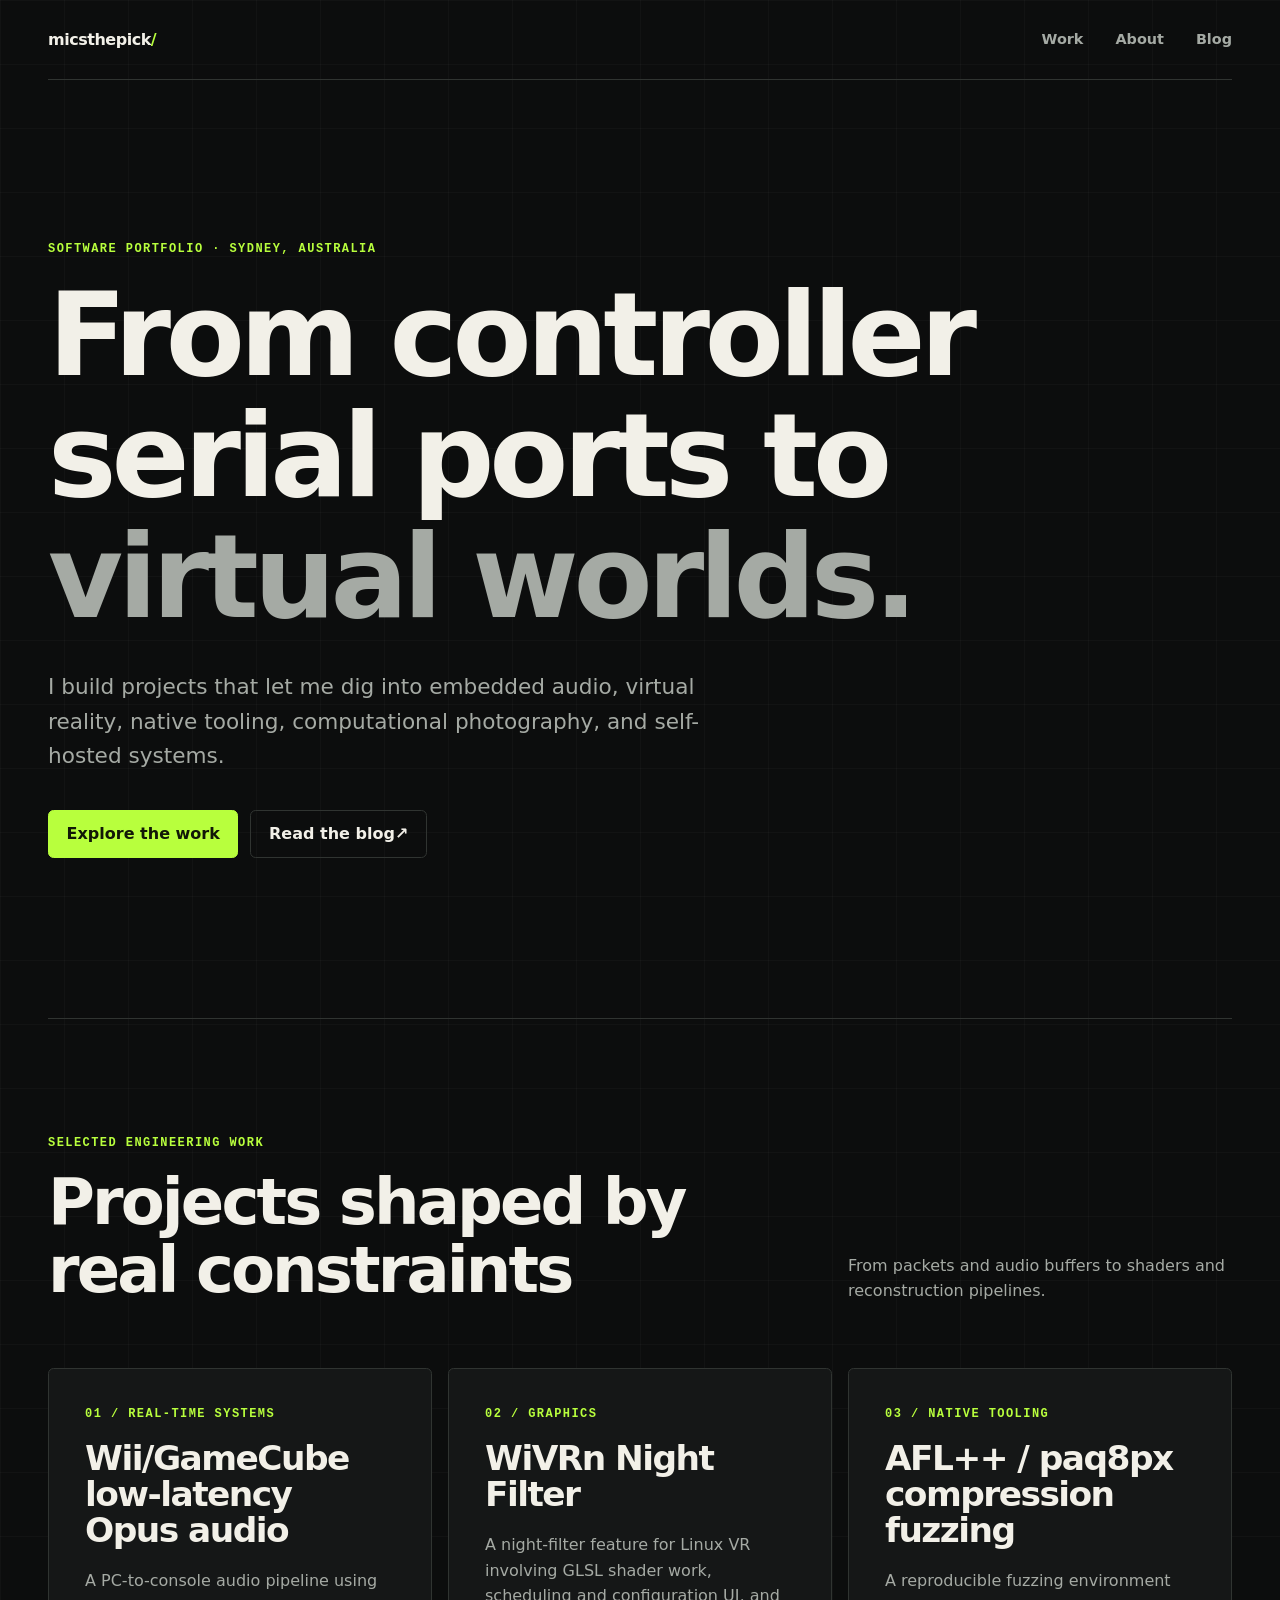
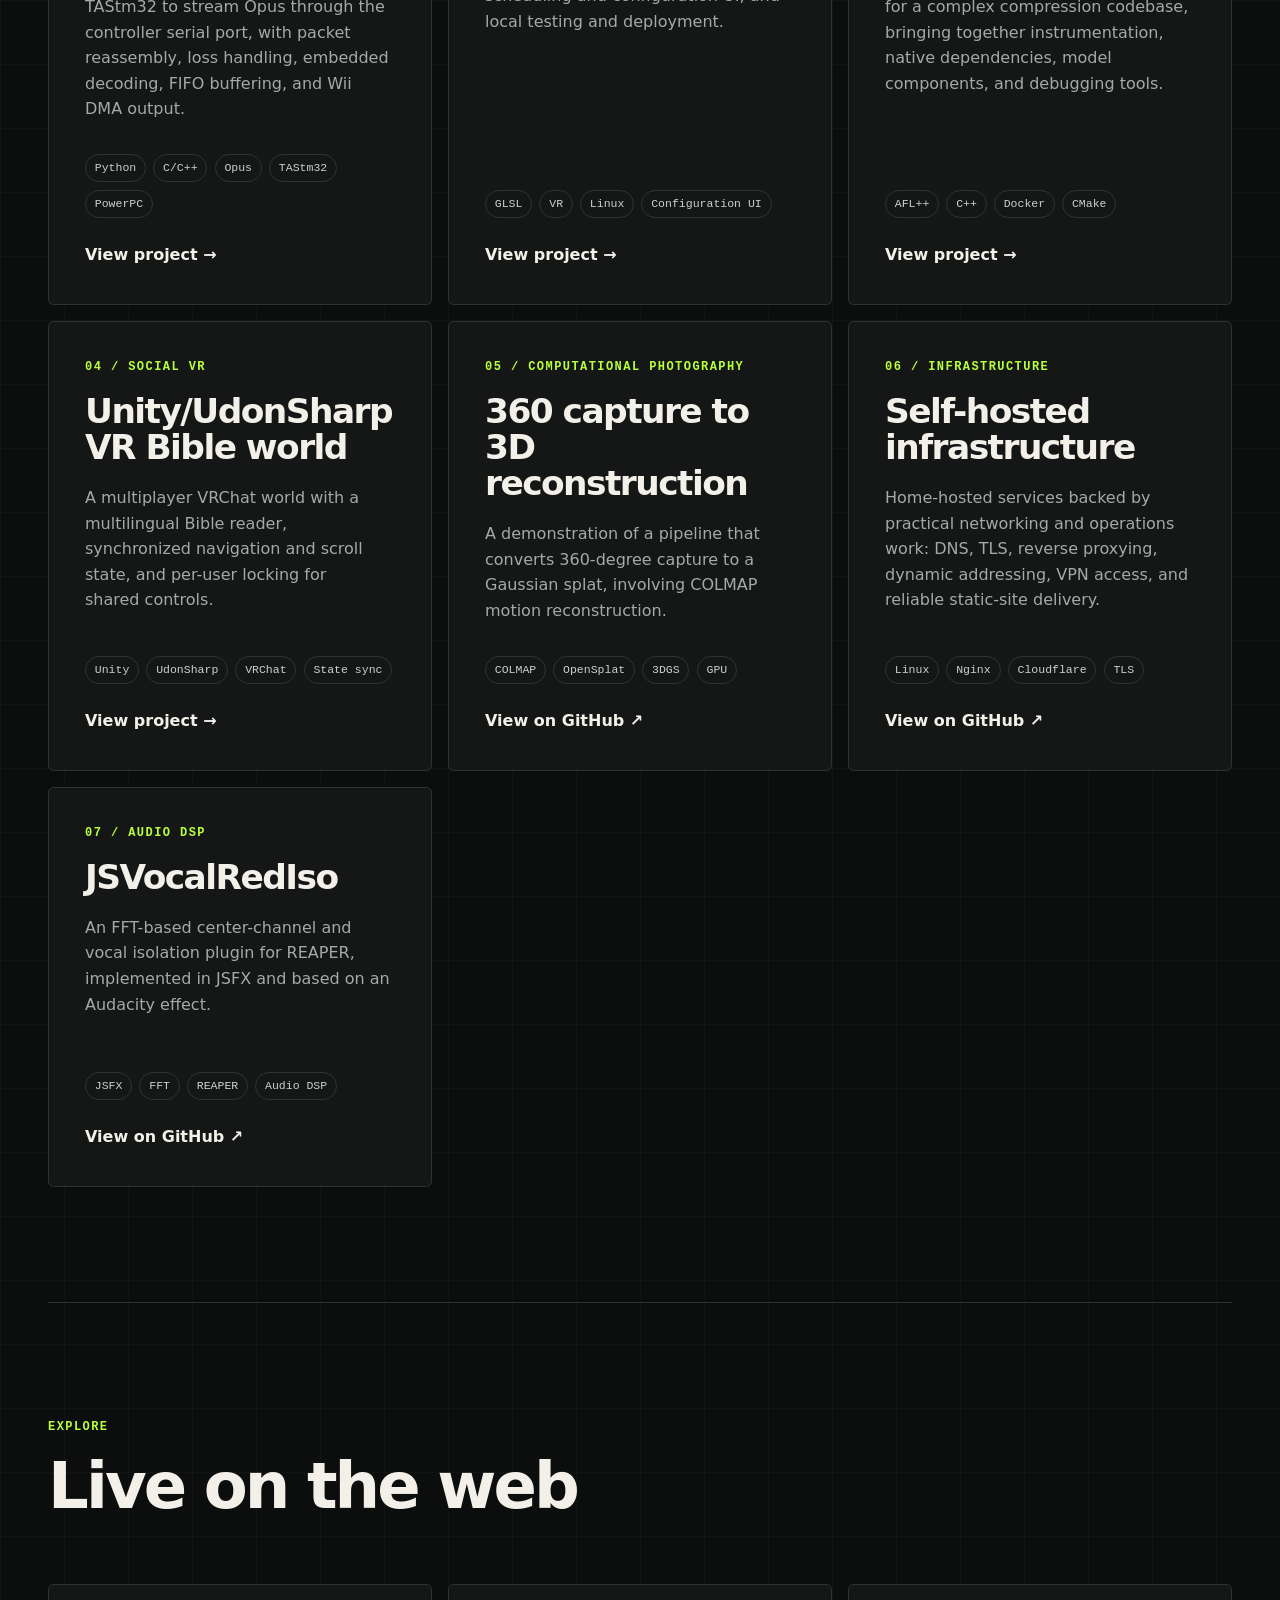
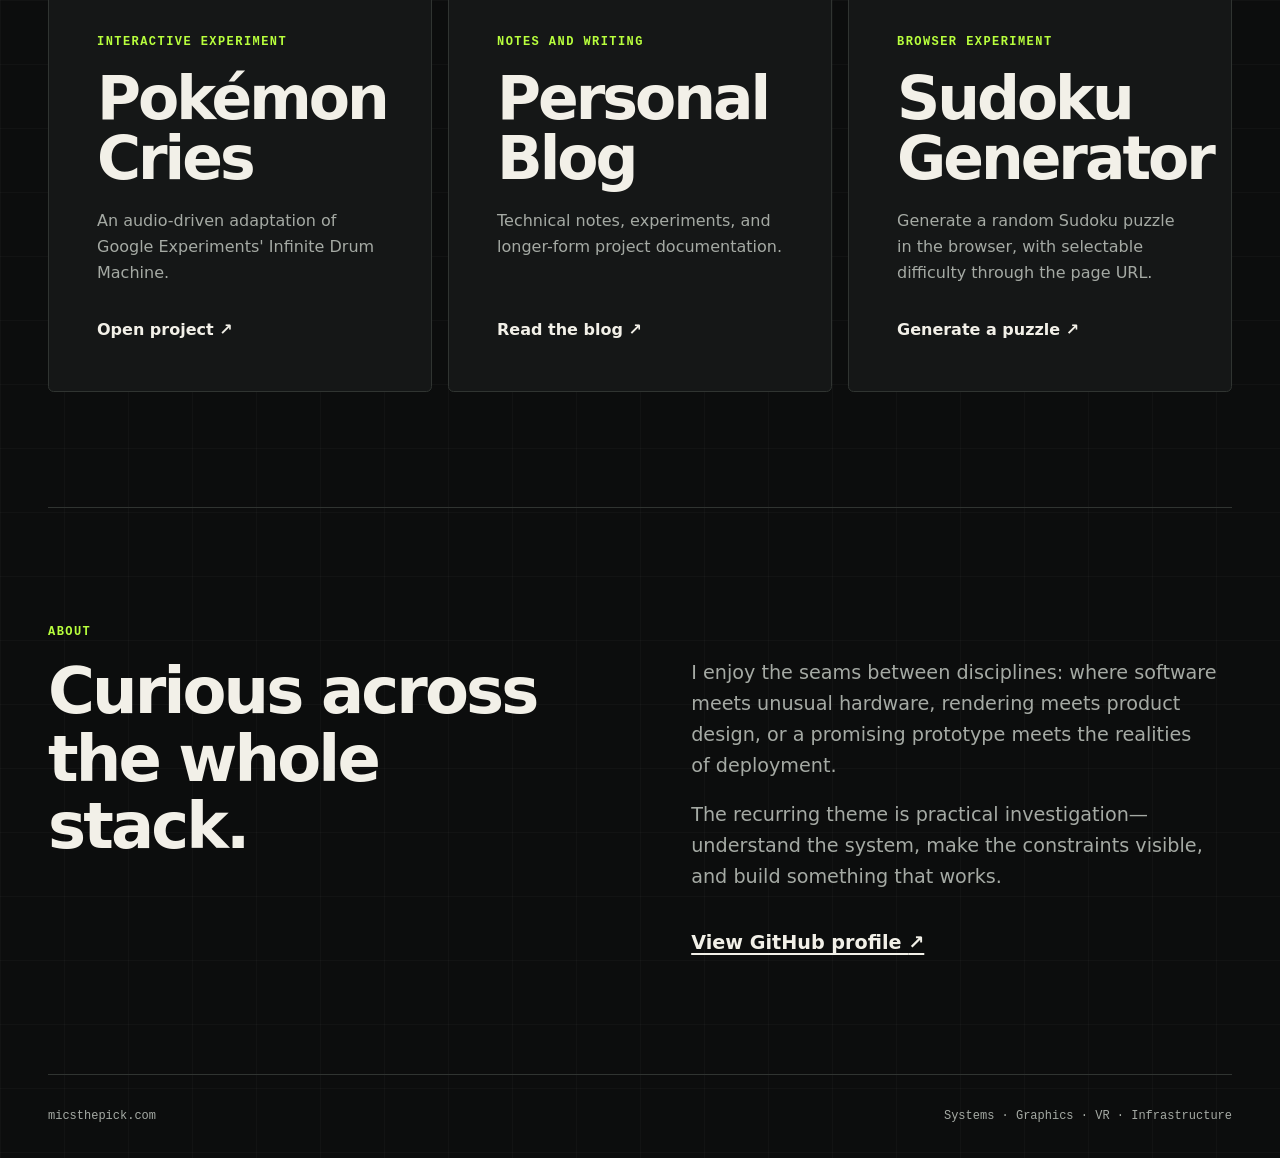
==== index.html @ be089534 "portfolio" ====
<!doctype html>
<html lang="en">
<head>
  <meta charset="utf-8">
  <meta name="viewport" content="width=device-width, initial-scale=1">
  <meta name="description" content="Selected systems, graphics, VR, and infrastructure projects by micsthepick.">
  <meta name="color-scheme" content="dark">
  <title>micsthepick — Software portfolio</title>
  <link rel="stylesheet" href="/styles.css">
</head>
<body>
  <a class="skip-link" href="#main">Skip to content</a>

  <header class="site-header">
    <a class="wordmark" href="/" aria-label="micsthepick home">micsthepick<span aria-hidden="true">/</span></a>
    <nav aria-label="Primary navigation">
      <a href="#work">Work</a>
      <a href="#about">About</a>
      <a href="/blog">Blog</a>
    </nav>
  </header>

  <main id="main">
    <section class="hero" aria-labelledby="hero-title">
      <p class="eyebrow">Software portfolio · Sydney, Australia</p>
      <h1 id="hero-title">From controller serial ports to <span>virtual worlds.</span></h1>
      <p class="hero-copy">I build projects that let me dig into embedded audio, virtual reality, native tooling, computational photography, and self-hosted systems.</p>
      <div class="hero-actions">
        <a class="button button-primary" href="#work">Explore the work</a>
        <a class="button" href="/blog">Read the blog <span aria-hidden="true">↗</span></a>
      </div>
    </section>

    <section class="work section" id="work" aria-labelledby="work-title">
      <div class="section-heading">
        <div>
          <p class="eyebrow">Selected engineering work</p>
          <h2 id="work-title">Projects shaped by real constraints</h2>
        </div>
        <p>From packets and audio buffers to shaders and reconstruction pipelines.</p>
      </div>

      <div class="project-grid">
        <a class="project-card" href="/projects/wii-gc-audio/">
          <p class="project-number">01 / Real-time systems</p>
          <h3>Wii/GameCube low-latency Opus audio</h3>
          <p>A PC-to-console audio pipeline using TAStm32 to stream Opus through the controller serial port, with packet reassembly, loss handling, embedded decoding, FIFO buffering, and Wii DMA output.</p>
          <ul class="tags" aria-label="Technologies">
            <li>Python</li><li>C/C++</li><li>Opus</li><li>TAStm32</li><li>PowerPC</li>
          </ul>
          <span class="project-link">View project <span aria-hidden="true">→</span></span>
        </a>

        <a class="project-card" href="/projects/wivrn-greyscale/">
          <p class="project-number">02 / Graphics</p>
          <h3>WiVRn Night Filter</h3>
          <p>A night-filter feature for Linux VR involving GLSL shader work, scheduling and configuration UI, and local testing and deployment.</p>
          <ul class="tags" aria-label="Technologies">
            <li>GLSL</li><li>VR</li><li>Linux</li><li>Configuration UI</li>
          </ul>
          <span class="project-link">View project <span aria-hidden="true">→</span></span>
        </a>

        <a class="project-card" href="/projects/paq8px-fuzzing/">
          <p class="project-number">03 / Native tooling</p>
          <h3>AFL++ / paq8px compression fuzzing</h3>
          <p>A reproducible fuzzing environment for a complex compression codebase, bringing together instrumentation, native dependencies, model components, and debugging tools.</p>
          <ul class="tags" aria-label="Technologies">
            <li>AFL++</li><li>C++</li><li>Docker</li><li>CMake</li>
          </ul>
          <span class="project-link">View project <span aria-hidden="true">→</span></span>
        </a>

        <a class="project-card" href="/projects/vrchat-bible-world/">
          <p class="project-number">04 / Social VR</p>
          <h3>Unity/UdonSharp VR Bible world</h3>
          <p>A multiplayer VRChat world with a multilingual Bible reader, synchronized navigation and scroll state, and per-user locking for shared controls.</p>
          <ul class="tags" aria-label="Technologies">
            <li>Unity</li><li>UdonSharp</li><li>VRChat</li><li>State sync</li>
          </ul>
          <span class="project-link">View project <span aria-hidden="true">→</span></span>
        </a>

        <a class="project-card" href="/projects/360-reconstruction/">
          <p class="project-number">05 / Computational photography</p>
          <h3>360 capture to 3D reconstruction</h3>
          <p>A demonstration of a pipeline that converts 360-degree capture to a Gaussian splat, involving COLMAP motion reconstruction.</p>
          <ul class="tags" aria-label="Technologies">
            <li>COLMAP</li><li>OpenSplat</li><li>3DGS</li><li>GPU</li>
          </ul>
          <span class="project-link">View on GitHub <span aria-hidden="true">↗</span></span>
        </a>

        <a class="project-card" href="https://github.com/micsthepick/micsthepick.github.io">
          <p class="project-number">06 / Infrastructure</p>
          <h3>Self-hosted infrastructure</h3>
          <p>Home-hosted services backed by practical networking and operations work: DNS, TLS, reverse proxying, dynamic addressing, VPN access, and reliable static-site delivery.</p>
          <ul class="tags" aria-label="Technologies">
            <li>Linux</li><li>Nginx</li><li>Cloudflare</li><li>TLS</li>
          </ul>
          <span class="project-link">View on GitHub <span aria-hidden="true">↗</span></span>
        </a>

        <a class="project-card" href="/projects/jsvocalrediso/">
          <p class="project-number">07 / Audio DSP</p>
          <h3>JSVocalRedIso</h3>
          <p>An FFT-based center-channel and vocal isolation plugin for REAPER, implemented in JSFX and based on an Audacity effect.</p>
          <ul class="tags" aria-label="Technologies">
            <li>JSFX</li><li>FFT</li><li>REAPER</li><li>Audio DSP</li>
          </ul>
          <span class="project-link">View on GitHub <span aria-hidden="true">↗</span></span>
        </a>
      </div>
    </section>

    <section class="explore section" aria-labelledby="explore-title">
      <div class="section-heading">
        <div>
          <p class="eyebrow">Explore</p>
          <h2 id="explore-title">Live on the web</h2>
        </div>
      </div>

      <div class="destination-grid">
        <a class="destination-card pokemon" href="/drum-machine-pokemon-calls">
          <span class="destination-type">Interactive experiment</span>
          <strong>Pokémon Cries</strong>
          <span>An audio-driven adaptation of Google Experiments' Infinite Drum Machine.</span>
          <span class="destination-link">Open project <span aria-hidden="true">↗</span></span>
        </a>
        <a class="destination-card journal" href="/blog">
          <span class="destination-type">Notes and writing</span>
          <strong>Personal Blog</strong>
          <span>Technical notes, experiments, and longer-form project documentation.</span>
          <span class="destination-link">Read the blog <span aria-hidden="true">↗</span></span>
        </a>
        <a class="destination-card sudoku" href="/SudokuPage">
          <span class="destination-type">Browser experiment</span>
          <strong>Sudoku Generator</strong>
          <span>Generate a random Sudoku puzzle in the browser, with selectable difficulty through the page URL.</span>
          <span class="destination-link">Generate a puzzle <span aria-hidden="true">↗</span></span>
        </a>
      </div>
    </section>

    <section class="about section" id="about" aria-labelledby="about-title">
      <p class="eyebrow">About</p>
      <div class="about-layout">
        <h2 id="about-title">Curious across the whole stack.</h2>
        <div>
          <p>I enjoy the seams between disciplines: where software meets unusual hardware, rendering meets product design, or a promising prototype meets the realities of deployment.</p>
          <p>The recurring theme is practical investigation—understand the system, make the constraints visible, and build something that works.</p>
          <a class="text-link" href="https://github.com/micsthepick">View GitHub profile <span aria-hidden="true">↗</span></a>
        </div>
      </div>
    </section>
  </main>

  <footer class="site-footer">
    <span>micsthepick.com</span>
    <span>Systems · Graphics · VR · Infrastructure</span>
  </footer>
</body>
</html>
---- styles.css ----
:root {
  color-scheme: dark;
  --bg: #0c0d0d;
  --surface: #151717;
  --surface-hover: #1b1e1d;
  --text: #f2f0e8;
  --muted: #a5aaa4;
  --line: #303431;
  --accent: #b8ff3d;
  --accent-ink: #111807;
  --max-width: 76rem;
  --gutter: clamp(1rem, 4vw, 3rem);
  --radius: 0.35rem;
}

*,
*::before,
*::after {
  box-sizing: border-box;
}

html {
  scroll-behavior: smooth;
}

body {
  min-width: 18rem;
  margin: 0;
  background:
    linear-gradient(rgba(255, 255, 255, 0.025) 1px, transparent 1px),
    linear-gradient(90deg, rgba(255, 255, 255, 0.025) 1px, transparent 1px),
    var(--bg);
  background-size: 4rem 4rem;
  color: var(--text);
  font-family: Inter, ui-sans-serif, system-ui, -apple-system, BlinkMacSystemFont, "Segoe UI", sans-serif;
  font-size: 1rem;
  line-height: 1.6;
}

a {
  color: inherit;
  text-decoration-thickness: 0.08em;
  text-underline-offset: 0.2em;
}

a:focus-visible {
  outline: 0.2rem solid var(--accent);
  outline-offset: 0.25rem;
}

.skip-link {
  position: fixed;
  z-index: 10;
  top: 0.75rem;
  left: 0.75rem;
  padding: 0.6rem 0.9rem;
  translate: 0 -200%;
  background: var(--accent);
  color: var(--accent-ink);
  font-weight: 700;
}

.skip-link:focus {
  translate: 0;
}

.site-header,
main,
.site-footer {
  width: min(100% - (2 * var(--gutter)), var(--max-width));
  margin-inline: auto;
}

.site-header {
  display: flex;
  align-items: center;
  justify-content: space-between;
  min-height: 5rem;
  border-bottom: 1px solid var(--line);
}

.wordmark {
  font-weight: 800;
  letter-spacing: -0.03em;
  text-decoration: none;
}

.wordmark span {
  color: var(--accent);
}

nav {
  display: flex;
  gap: clamp(0.75rem, 3vw, 2rem);
}

nav a {
  color: var(--muted);
  font-size: 0.9rem;
  font-weight: 650;
  text-decoration: none;
}

nav a:hover {
  color: var(--text);
}

.hero {
  display: grid;
  align-content: center;
  min-height: min(46rem, calc(100svh - 5rem));
  padding-block: clamp(5rem, 13vw, 10rem);
}

.eyebrow,
.project-number,
.destination-type {
  margin: 0 0 1rem;
  color: var(--accent);
  font-family: ui-monospace, SFMono-Regular, Consolas, monospace;
  font-size: 0.75rem;
  font-weight: 700;
  letter-spacing: 0.12em;
  text-transform: uppercase;
}

h1,
h2,
h3,
p {
  text-wrap: pretty;
}

h1,
h2,
h3 {
  margin-top: 0;
  line-height: 1.05;
  letter-spacing: -0.045em;
}

h1 {
  max-width: 12ch;
  margin-bottom: 2rem;
  font-size: clamp(3.2rem, 9vw, 7.5rem);
}

h1 span {
  color: var(--muted);
}

.hero-copy {
  max-width: 45rem;
  margin: 0;
  color: var(--muted);
  font-size: clamp(1.05rem, 2vw, 1.35rem);
}

.hero-actions {
  display: flex;
  flex-wrap: wrap;
  gap: 0.75rem;
  margin-top: 2.25rem;
}

.button {
  display: inline-flex;
  align-items: center;
  justify-content: center;
  min-height: 3rem;
  padding: 0.65rem 1.1rem;
  border: 1px solid var(--line);
  border-radius: var(--radius);
  font-weight: 750;
  text-decoration: none;
}

.button:hover {
  background: var(--surface-hover);
}

.button-primary {
  border-color: var(--accent);
  background: var(--accent);
  color: var(--accent-ink);
}

.button-primary:hover {
  background: #c7ff65;
}

.section {
  padding-block: clamp(4rem, 9vw, 8rem);
  border-top: 1px solid var(--line);
  scroll-margin-top: 1rem;
}

.section-heading {
  display: grid;
  grid-template-columns: minmax(0, 2fr) minmax(15rem, 1fr);
  gap: 2rem;
  align-items: end;
  margin-bottom: clamp(2rem, 5vw, 4rem);
}

.section-heading h2,
.about h2 {
  max-width: 16ch;
  margin-bottom: 0;
  font-size: clamp(2rem, 5vw, 4rem);
}

.section-heading > p {
  margin: 0;
  color: var(--muted);
}

.project-grid {
  display: grid;
  grid-template-columns: repeat(auto-fit, minmax(min(100%, 20rem), 1fr));
  gap: 1rem;
}

.project-card {
  display: flex;
  flex-direction: column;
  min-height: 25rem;
  padding: clamp(1.4rem, 3vw, 2.25rem);
  border: 1px solid var(--line);
  border-radius: var(--radius);
  background: var(--surface);
  text-decoration: none;
  transition: border-color 160ms ease, translate 160ms ease;
}

.project-card:hover {
  border-color: var(--accent);
  translate: 0 -0.25rem;
}

.project-card h3 {
  margin-bottom: 1.25rem;
  font-size: clamp(1.6rem, 3vw, 2.15rem);
}

.project-card > p:not(.project-number) {
  margin: 0;
  color: var(--muted);
}

.tags {
  display: flex;
  flex-wrap: wrap;
  gap: 0.45rem;
  margin: auto 0 0;
  padding: 2rem 0 0;
  list-style: none;
}

.project-link {
  margin-top: 1.5rem;
  font-weight: 750;
}

.tags li {
  padding: 0.25rem 0.55rem;
  border: 1px solid var(--line);
  border-radius: 10rem;
  color: #cdd0cb;
  font-family: ui-monospace, SFMono-Regular, Consolas, monospace;
  font-size: 0.72rem;
}

.destination-grid {
  display: grid;
  grid-template-columns: repeat(auto-fit, minmax(min(100%, 20rem), 1fr));
  gap: 1rem;
}

.destination-card {
  display: flex;
  flex-direction: column;
  min-height: 22rem;
  padding: clamp(1.5rem, 4vw, 3rem);
  border: 1px solid var(--line);
  border-radius: var(--radius);
  background: var(--surface);
  text-decoration: none;
  transition: border-color 160ms ease, translate 160ms ease;
}

.destination-card:hover {
  border-color: var(--accent);
  translate: 0 -0.25rem;
}

.destination-card strong {
  display: block;
  margin-bottom: 1.25rem;
  font-size: clamp(2rem, 5vw, 3.75rem);
  line-height: 1;
  letter-spacing: -0.05em;
}

.destination-card > span:not(.destination-type, .destination-link) {
  max-width: 30rem;
  color: var(--muted);
}

.destination-link {
  margin-top: auto;
  padding-top: 2rem;
  font-weight: 750;
}

.about-layout {
  display: grid;
  grid-template-columns: minmax(0, 1fr) minmax(18rem, 1fr);
  gap: clamp(2rem, 8vw, 8rem);
}

.about-layout > div {
  color: var(--muted);
  font-size: clamp(1rem, 2vw, 1.2rem);
}

.about-layout > div p:first-child {
  margin-top: 0;
}

.text-link {
  display: inline-block;
  margin-top: 1rem;
  color: var(--text);
  font-weight: 750;
}

.site-footer {
  display: flex;
  justify-content: space-between;
  gap: 1rem;
  padding-block: 2rem;
  border-top: 1px solid var(--line);
  color: var(--muted);
  font-family: ui-monospace, SFMono-Regular, Consolas, monospace;
  font-size: 0.75rem;
}

.case-header {
  padding-block: clamp(4rem, 10vw, 8rem);
}

.case-header h1 {
  max-width: 13ch;
}

.case-intro {
  display: grid;
  grid-template-columns: minmax(0, 2fr) minmax(16rem, 1fr);
  gap: clamp(2rem, 7vw, 6rem);
  align-items: end;
}

.case-summary {
  max-width: 46rem;
  margin: 0;
  color: var(--muted);
  font-size: clamp(1.1rem, 2.2vw, 1.45rem);
}

.case-facts {
  display: grid;
  gap: 1rem;
  margin: 0;
}

.case-facts div {
  padding-top: 0.8rem;
  border-top: 1px solid var(--line);
}

.case-facts dt {
  color: var(--accent);
  font-family: ui-monospace, SFMono-Regular, Consolas, monospace;
  font-size: 0.7rem;
  font-weight: 700;
  letter-spacing: 0.12em;
  text-transform: uppercase;
}

.case-facts dd {
  margin: 0.3rem 0 0;
  font-weight: 700;
}

.case-media {
  min-width: 0;
  max-width: 100%;
  margin: 0;
}

.case-media video,
.case-media img {
  display: block;
  width: 100%;
  border: 1px solid var(--line);
  border-radius: var(--radius);
  background: var(--surface);
  object-fit: contain;
}

.case-media video {
  width: min(100%, 33.75rem);
  height: auto;
  aspect-ratio: 9 / 16;
  margin-inline: auto;
}

.case-media img {
  max-height: 48rem;
}

.case-media .portrait-media {
  width: min(100%, 22.125rem);
  height: auto;
  margin-inline: auto;
}

.case-media figcaption {
  max-width: 48rem;
  margin-top: 0.8rem;
  color: var(--muted);
  font-size: 0.85rem;
}

.case-content {
  display: grid;
  grid-template-columns: minmax(12rem, 0.7fr) minmax(0, 1.6fr);
  gap: clamp(2rem, 8vw, 8rem);
}

.case-content h2 {
  margin-bottom: 0;
  font-size: clamp(2rem, 4vw, 3.5rem);
}

.case-prose {
  color: var(--muted);
  font-size: clamp(1rem, 1.5vw, 1.15rem);
}

.case-prose > :first-child {
  margin-top: 0;
}

.case-prose h3 {
  margin: 2.5rem 0 0.75rem;
  color: var(--text);
  font-size: 1.35rem;
  letter-spacing: -0.025em;
}

.case-links {
  display: flex;
  flex-wrap: wrap;
  gap: 0.75rem;
  margin-top: 2rem;
}

@media (max-width: 43rem) {
  .site-header {
    align-items: flex-start;
    padding-block: 1.25rem;
  }

  nav {
    flex-wrap: wrap;
    justify-content: flex-end;
  }

  .hero {
    min-height: auto;
  }

  .section-heading,
  .about-layout,
  .destination-grid,
  .case-intro,
  .case-content {
    grid-template-columns: 1fr;
  }

  .project-card {
    min-height: 22rem;
  }

  .destination-card {
    min-height: 18rem;
  }

  .site-footer {
    flex-direction: column;
  }
}

@media (max-width: 25rem) {
  .site-header {
    display: block;
  }

  nav {
    justify-content: flex-start;
    margin-top: 0.75rem;
  }

  .hero-actions {
    display: grid;
  }
}

@media (prefers-reduced-motion: reduce) {
  html {
    scroll-behavior: auto;
  }

  .destination-card {
    transition: none;
  }

  .project-card {
    transition: none;
  }
}
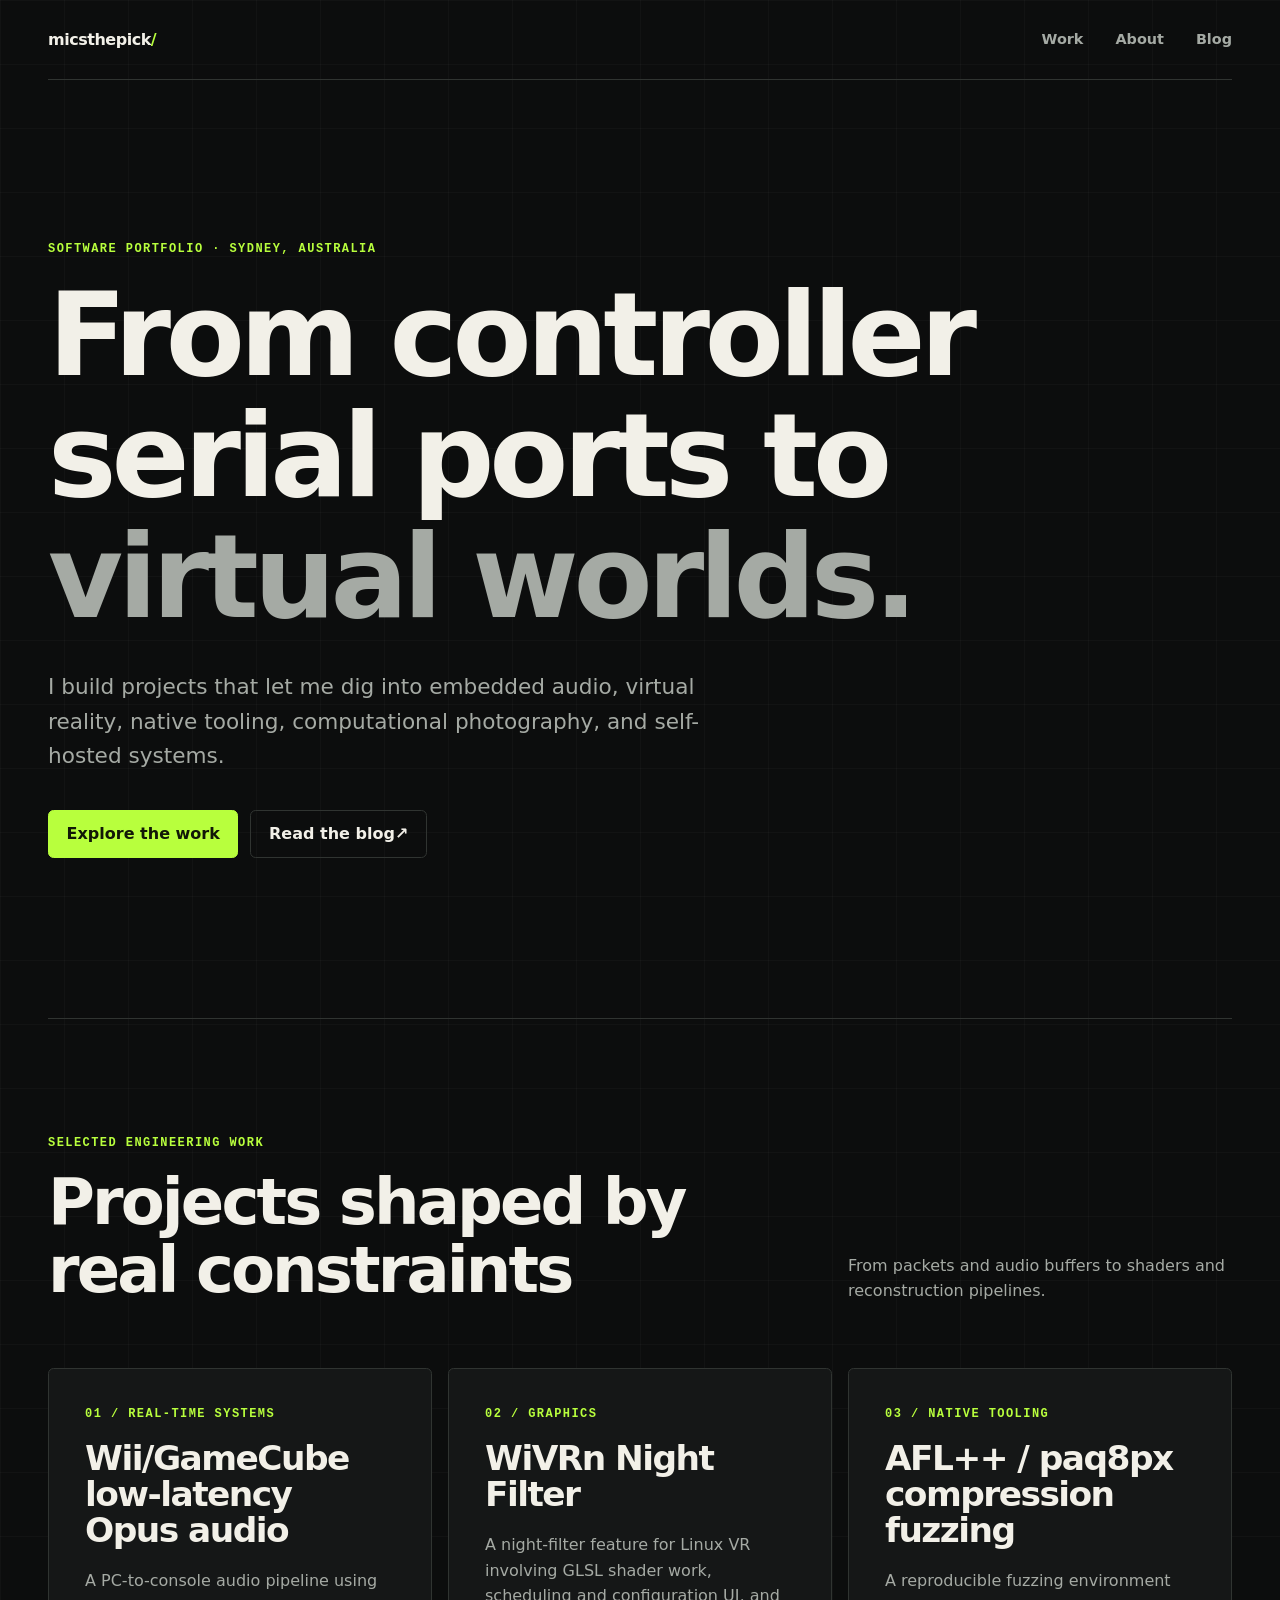
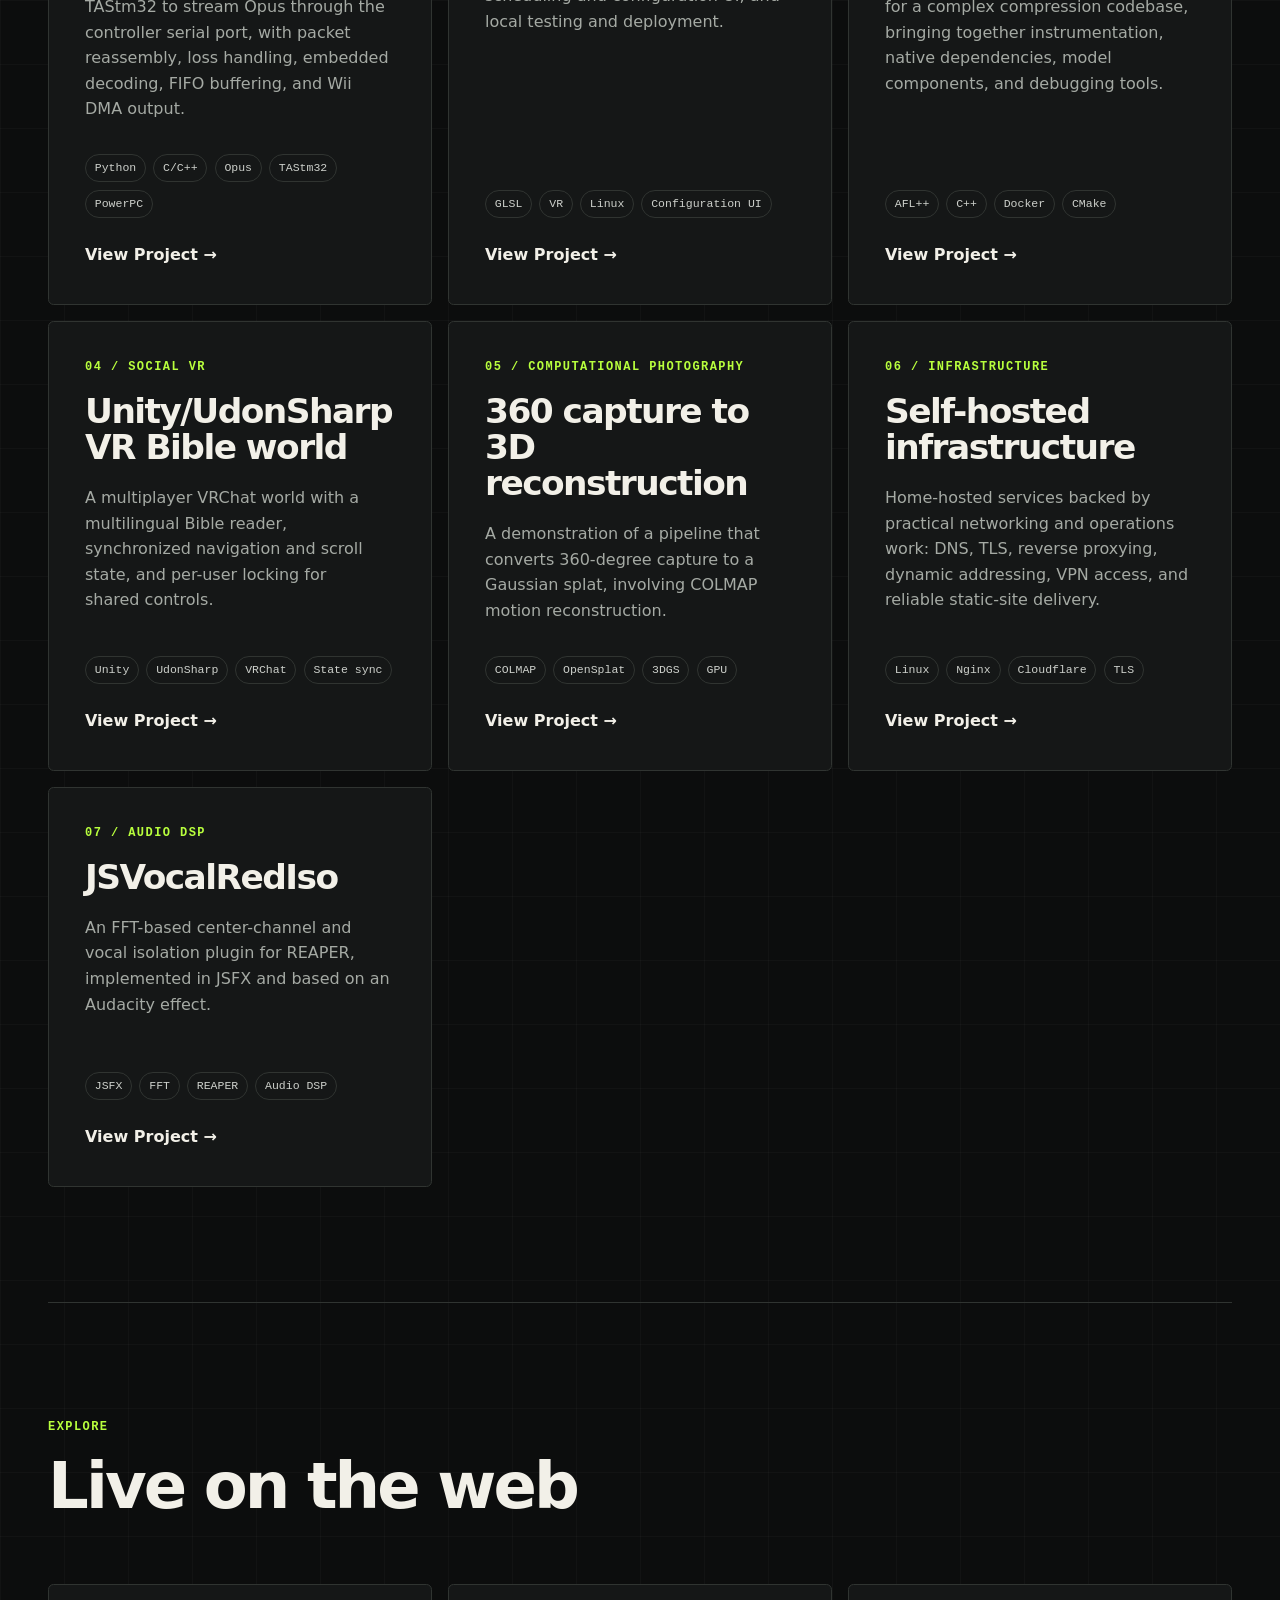
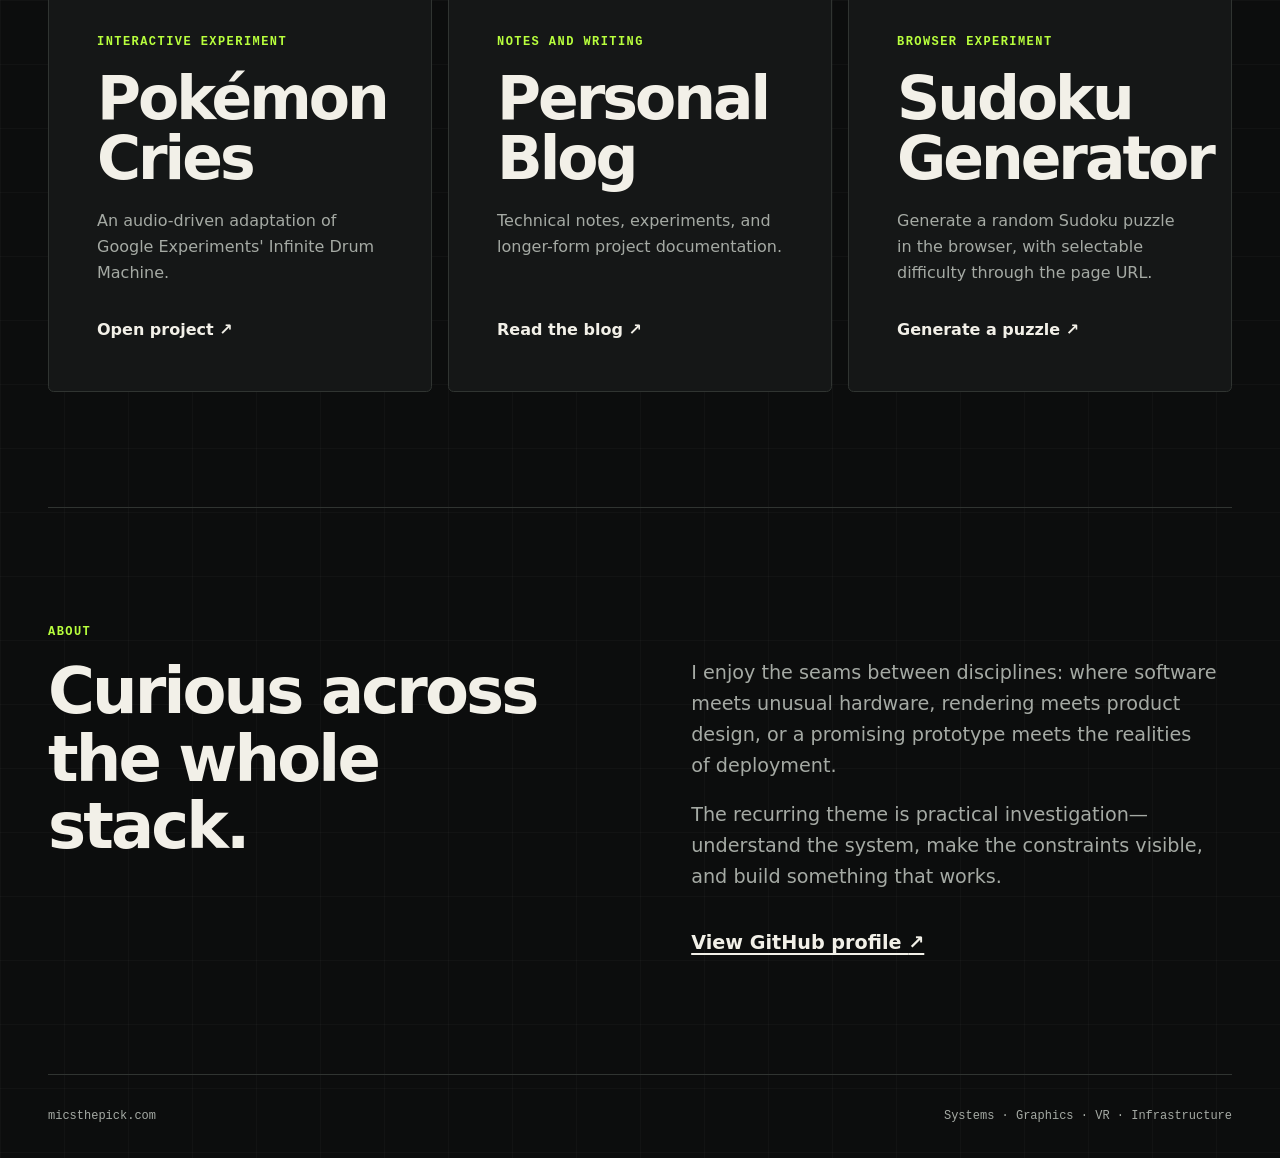
==== commit da707300: "normalise project links" ====
--- a/index.html
+++ b/index.html
@@ -48,7 +48,7 @@
           <ul class="tags" aria-label="Technologies">
             <li>Python</li><li>C/C++</li><li>Opus</li><li>TAStm32</li><li>PowerPC</li>
           </ul>
-          <span class="project-link">View project <span aria-hidden="true">→</span></span>
+          <span class="project-link">View Project <span aria-hidden="true">→</span></span>
         </a>
 
         <a class="project-card" href="/projects/wivrn-greyscale/">
@@ -58,7 +58,7 @@
           <ul class="tags" aria-label="Technologies">
             <li>GLSL</li><li>VR</li><li>Linux</li><li>Configuration UI</li>
           </ul>
-          <span class="project-link">View project <span aria-hidden="true">→</span></span>
+          <span class="project-link">View Project <span aria-hidden="true">→</span></span>
         </a>
 
         <a class="project-card" href="/projects/paq8px-fuzzing/">
@@ -68,7 +68,7 @@
           <ul class="tags" aria-label="Technologies">
             <li>AFL++</li><li>C++</li><li>Docker</li><li>CMake</li>
           </ul>
-          <span class="project-link">View project <span aria-hidden="true">→</span></span>
+          <span class="project-link">View Project <span aria-hidden="true">→</span></span>
         </a>
 
         <a class="project-card" href="/projects/vrchat-bible-world/">
@@ -78,7 +78,7 @@
           <ul class="tags" aria-label="Technologies">
             <li>Unity</li><li>UdonSharp</li><li>VRChat</li><li>State sync</li>
           </ul>
-          <span class="project-link">View project <span aria-hidden="true">→</span></span>
+          <span class="project-link">View Project <span aria-hidden="true">→</span></span>
         </a>
 
         <a class="project-card" href="/projects/360-reconstruction/">
@@ -88,7 +88,7 @@
           <ul class="tags" aria-label="Technologies">
             <li>COLMAP</li><li>OpenSplat</li><li>3DGS</li><li>GPU</li>
           </ul>
-          <span class="project-link">View on GitHub <span aria-hidden="true">↗</span></span>
+          <span class="project-link">View Project <span aria-hidden="true">→</span></span>
         </a>
 
         <a class="project-card" href="https://github.com/micsthepick/micsthepick.github.io">
@@ -98,7 +98,7 @@
           <ul class="tags" aria-label="Technologies">
             <li>Linux</li><li>Nginx</li><li>Cloudflare</li><li>TLS</li>
           </ul>
-          <span class="project-link">View on GitHub <span aria-hidden="true">↗</span></span>
+          <span class="project-link">View Project <span aria-hidden="true">→</span></span>
         </a>
 
         <a class="project-card" href="/projects/jsvocalrediso/">
@@ -108,7 +108,7 @@
           <ul class="tags" aria-label="Technologies">
             <li>JSFX</li><li>FFT</li><li>REAPER</li><li>Audio DSP</li>
           </ul>
-          <span class="project-link">View on GitHub <span aria-hidden="true">↗</span></span>
+          <span class="project-link">View Project <span aria-hidden="true">→</span></span>
         </a>
       </div>
     </section>
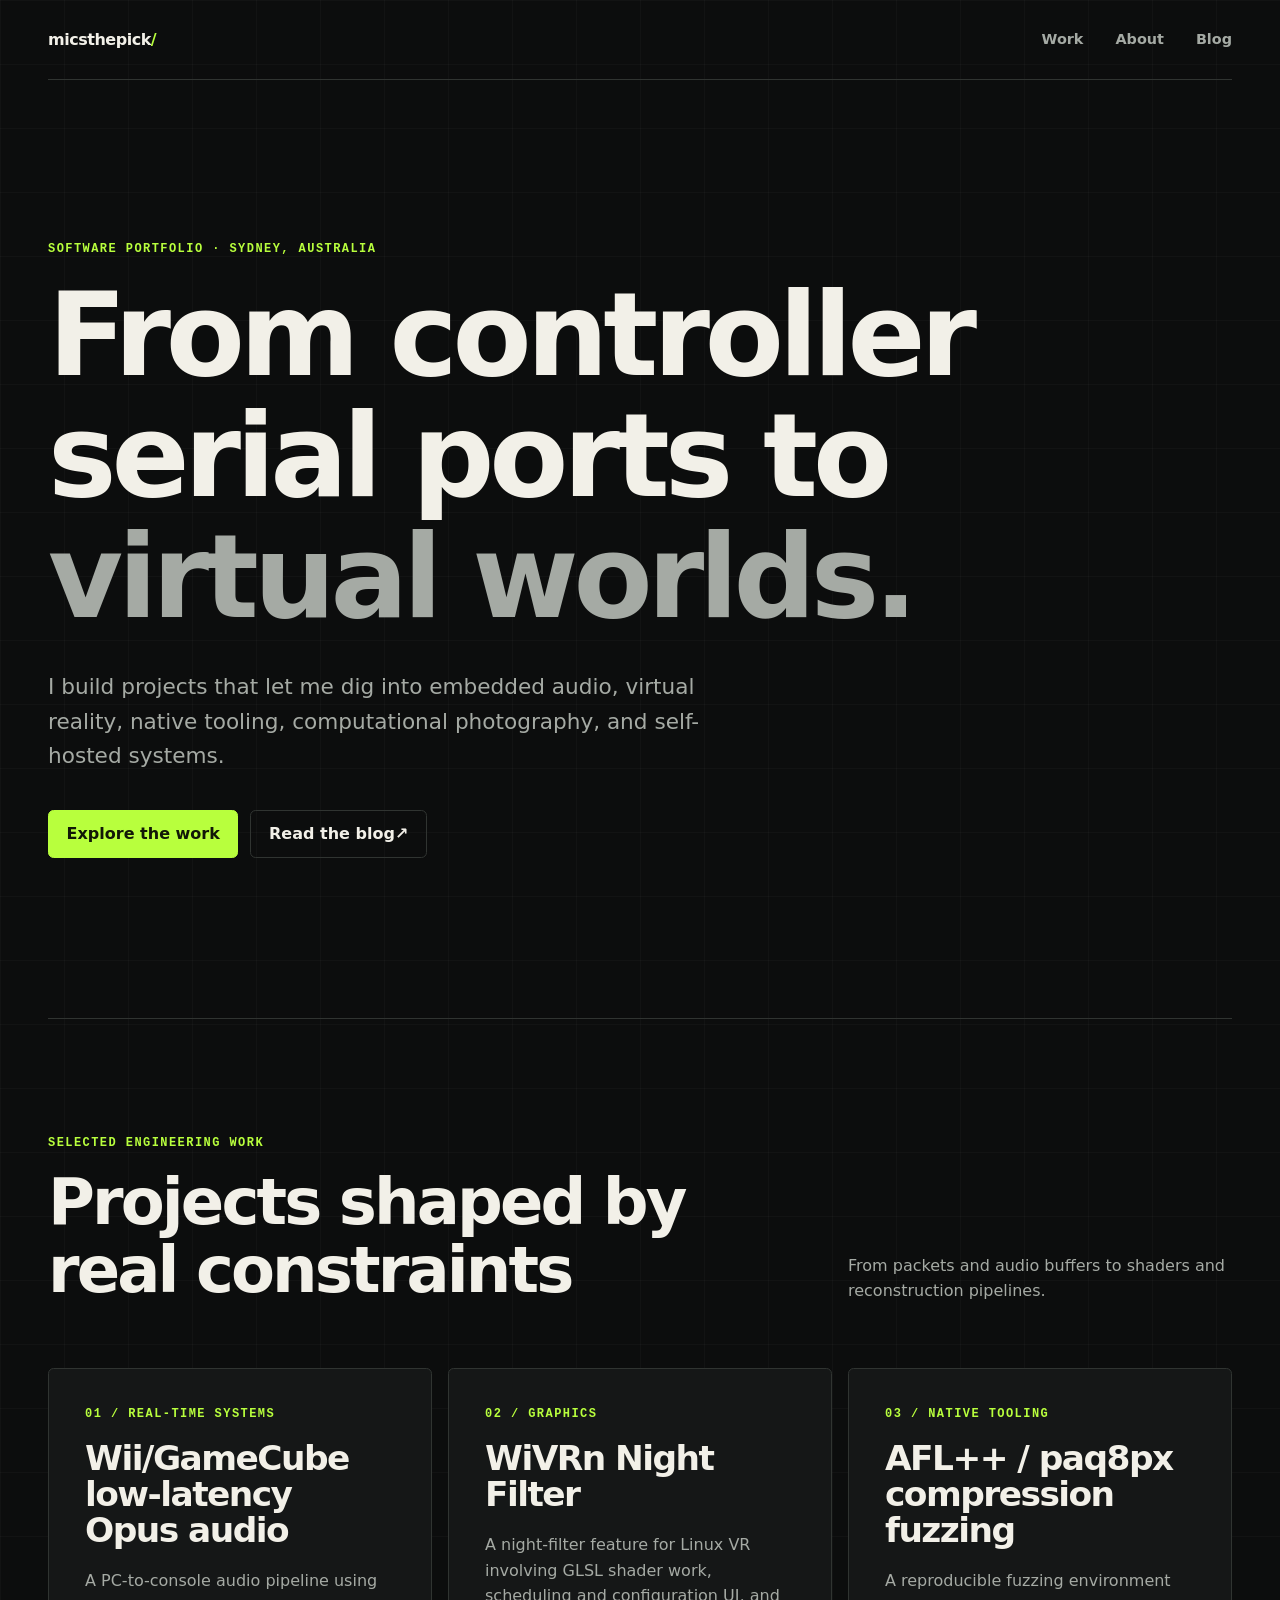
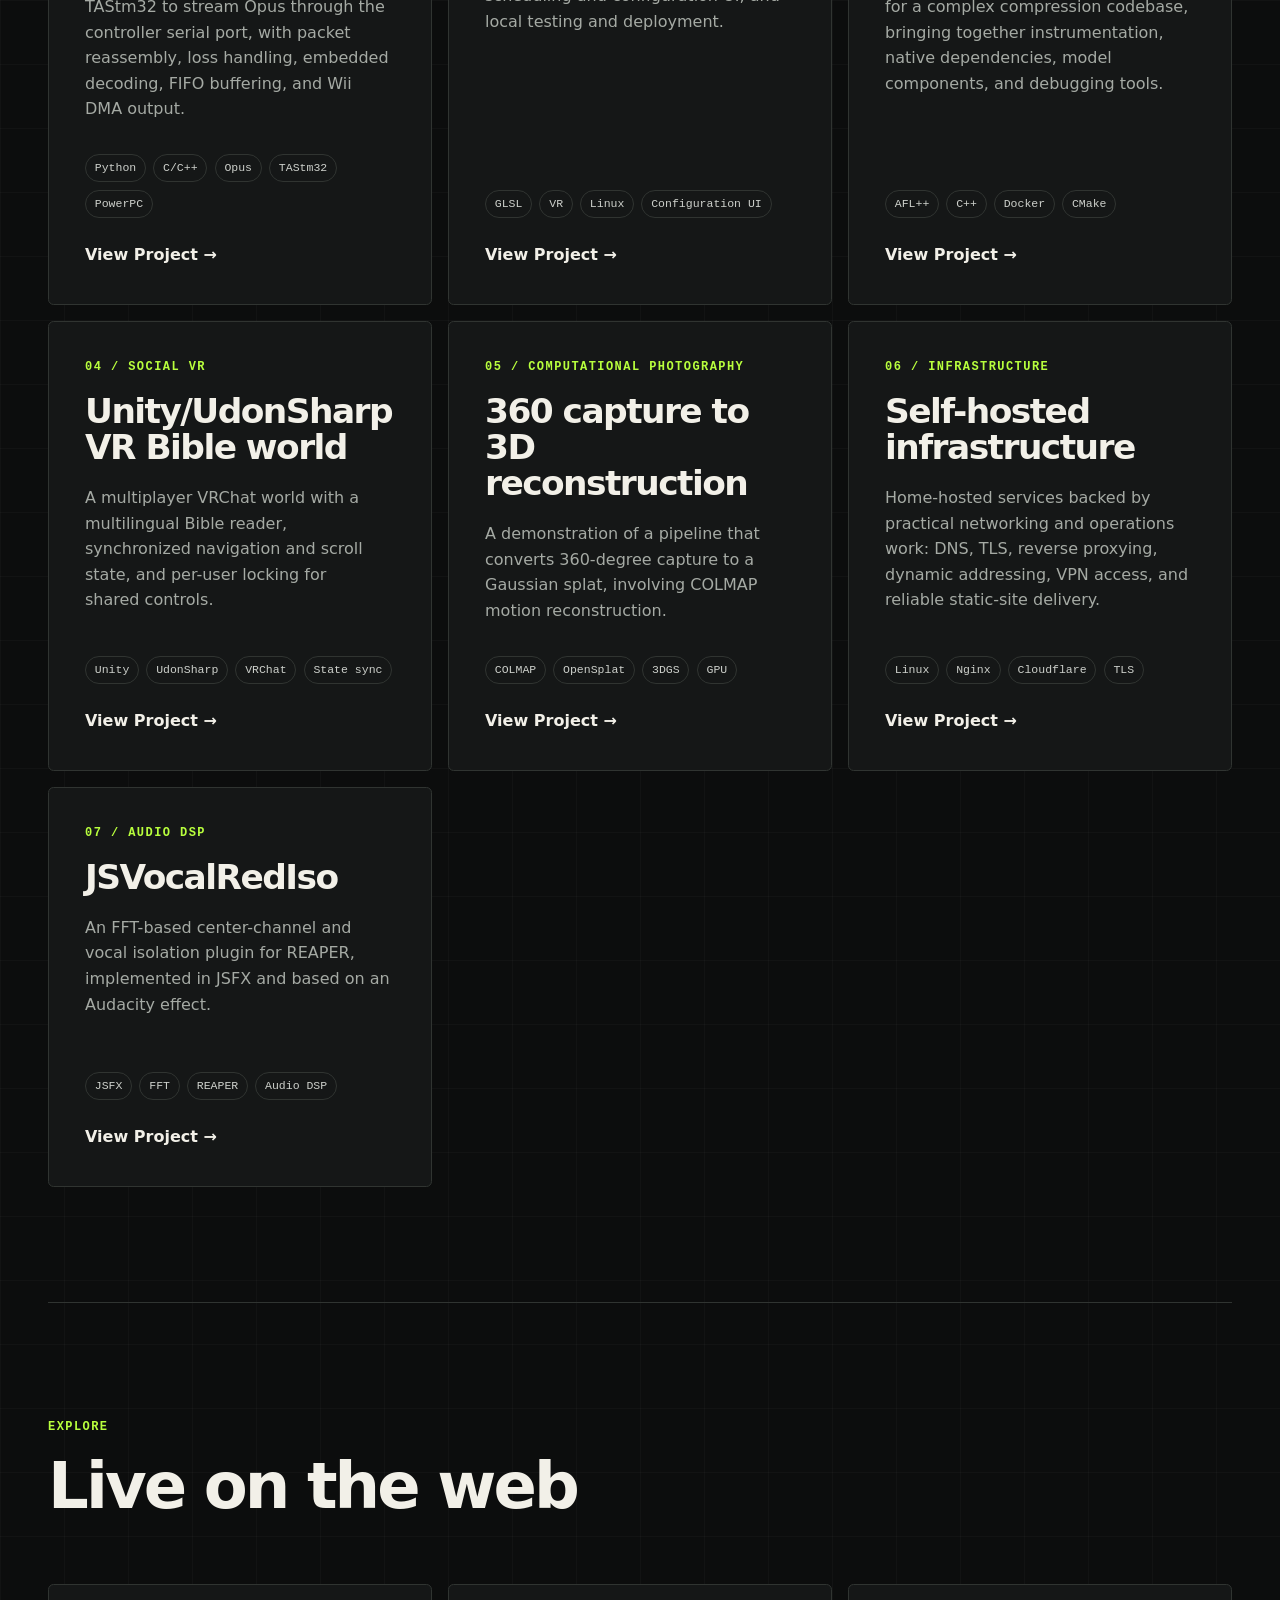
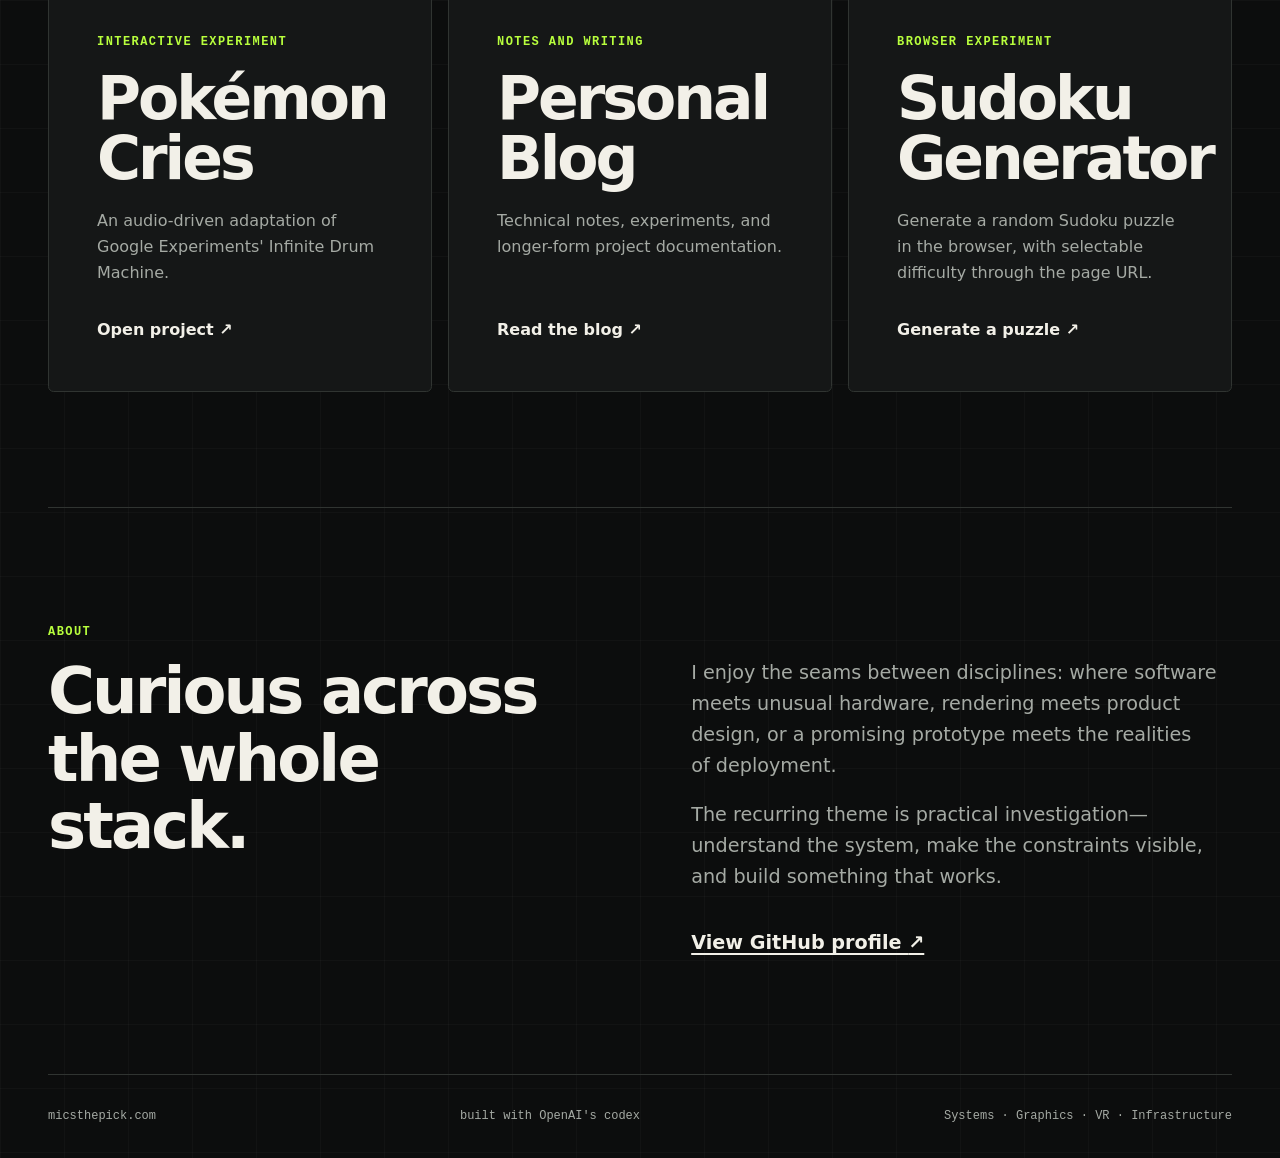
==== commit f2e60856: "Update index.html reference codex" ====
--- a/index.html
+++ b/index.html
@@ -158,6 +158,7 @@
 
   <footer class="site-footer">
     <span>micsthepick.com</span>
+    <span>built with OpenAI's codex</span>
     <span>Systems · Graphics · VR · Infrastructure</span>
   </footer>
 </body>
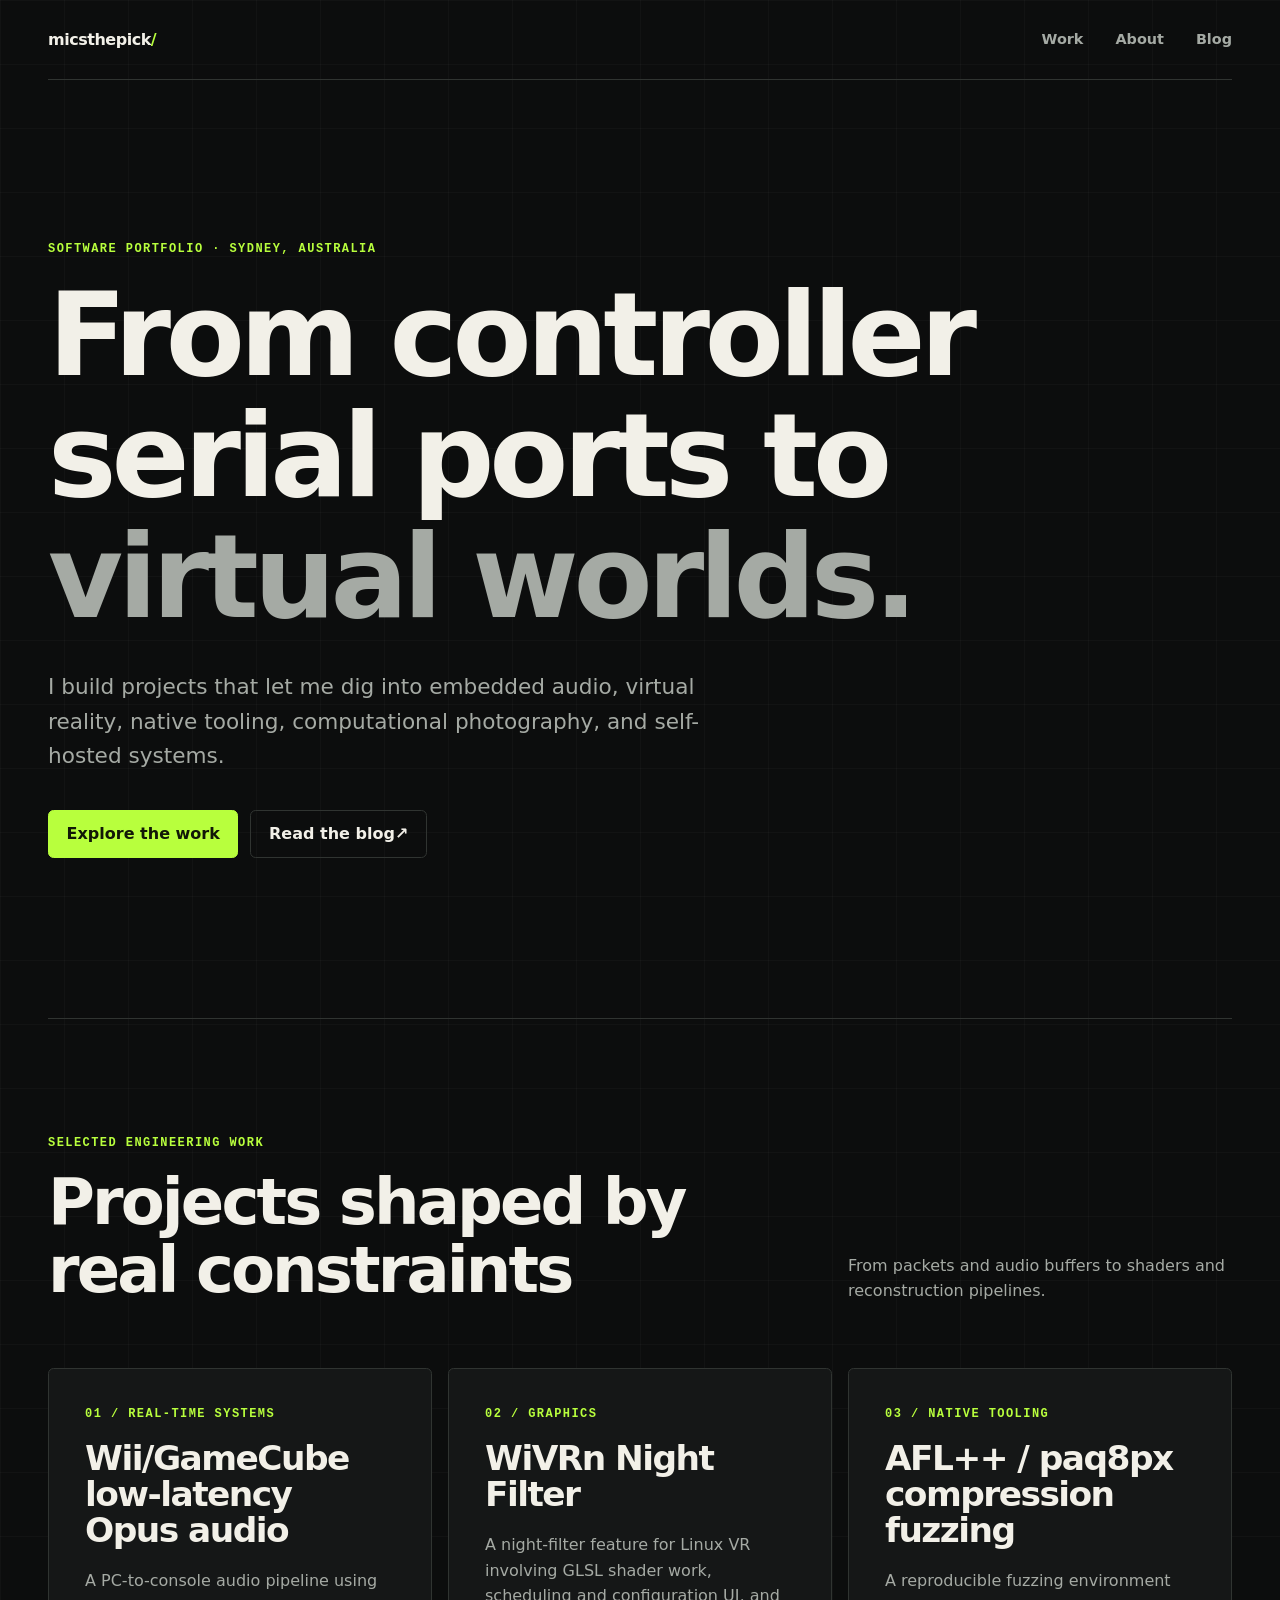
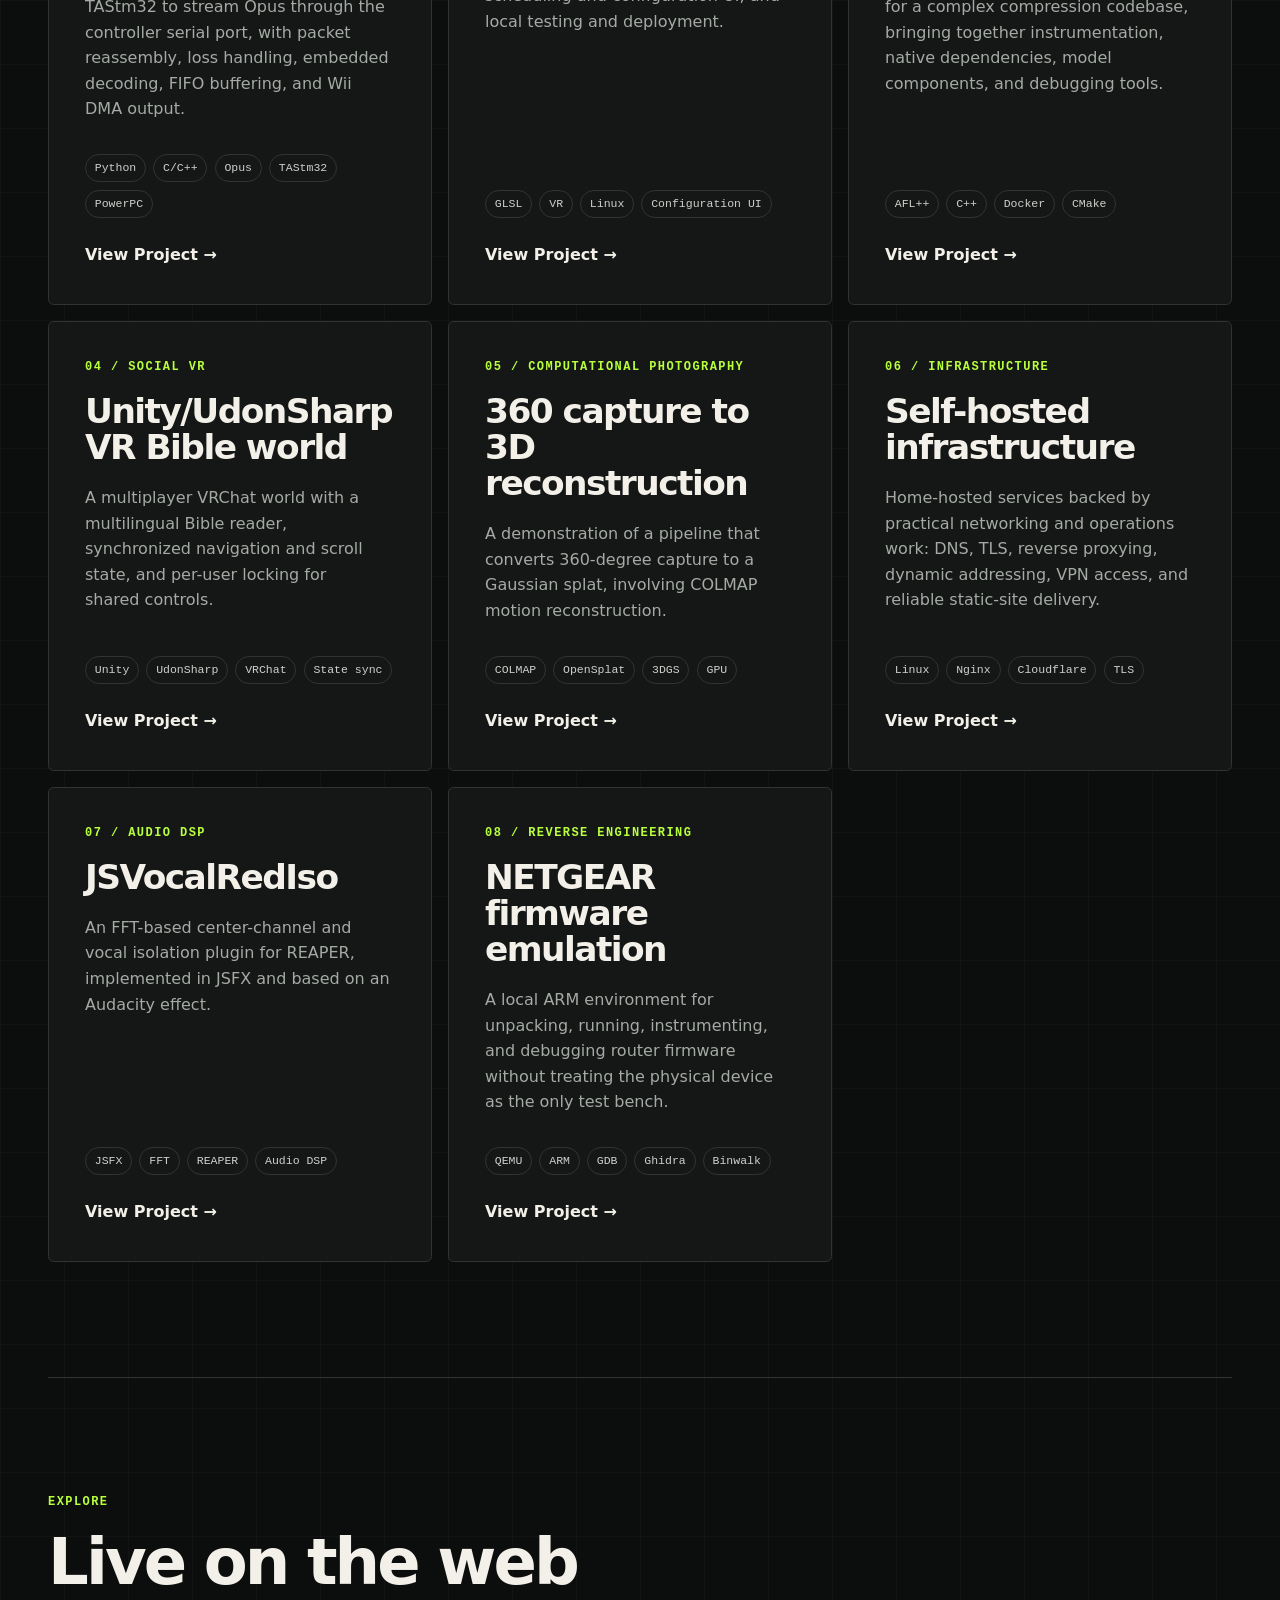
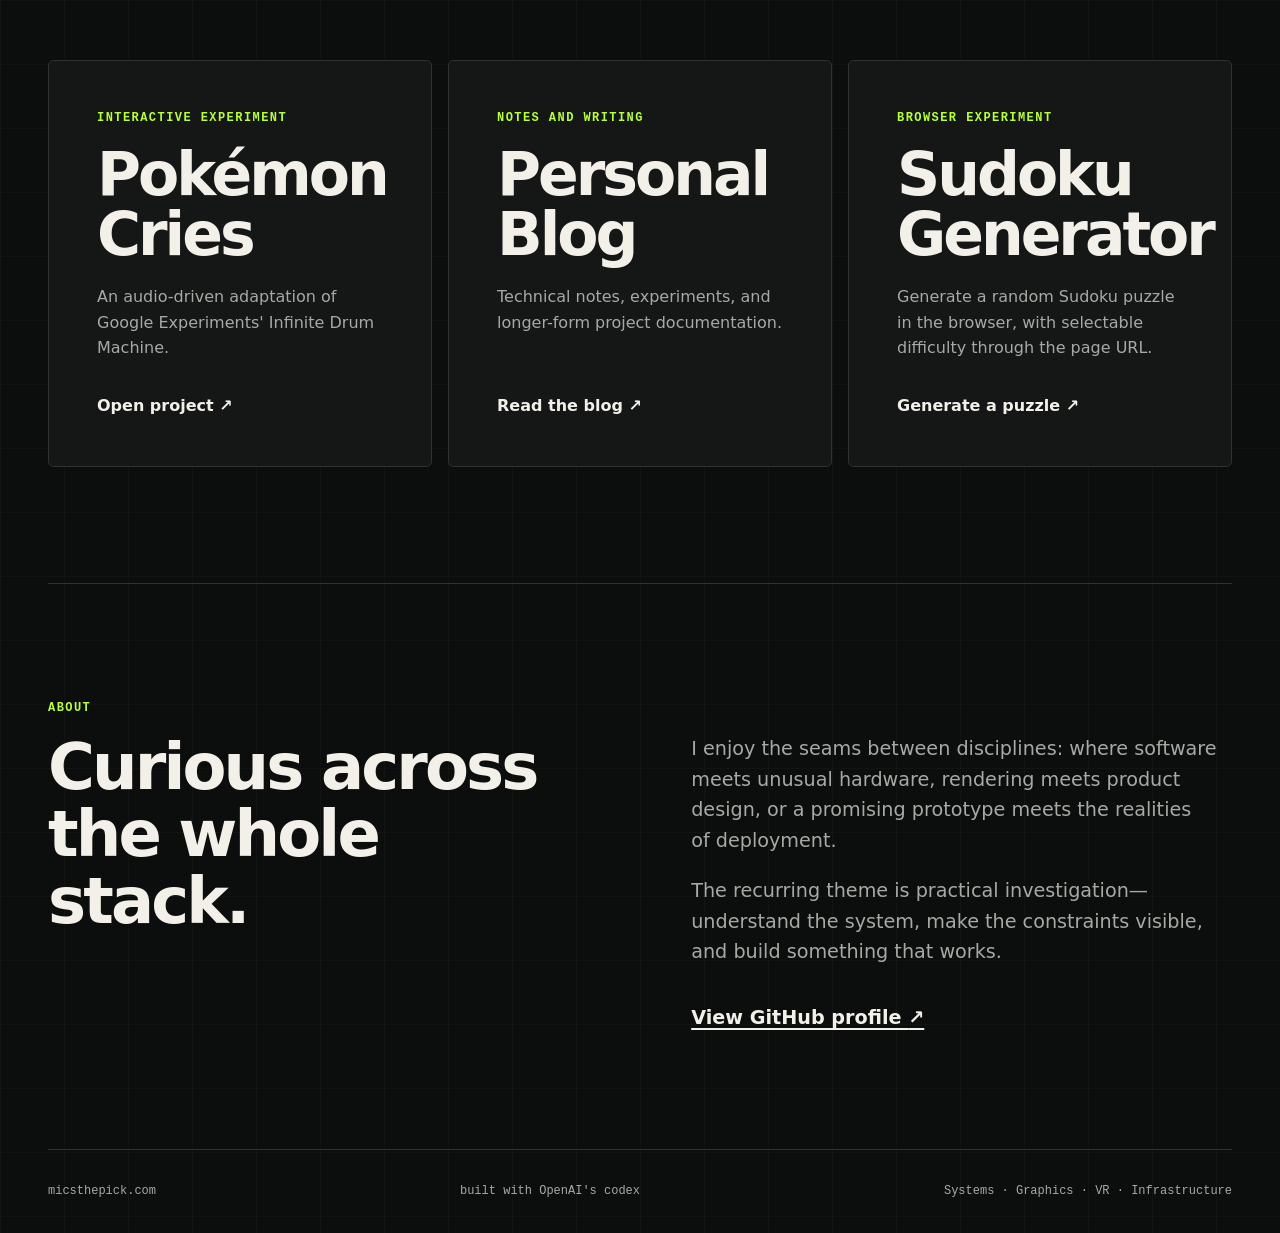
==== commit ae8db92a: "Netgear SRE project" ====
--- a/index.html
+++ b/index.html
@@ -110,6 +110,16 @@
           </ul>
           <span class="project-link">View Project <span aria-hidden="true">→</span></span>
         </a>
+
+        <a class="project-card" href="/projects/netgear-sre/">
+          <p class="project-number">08 / Reverse engineering</p>
+          <h3>NETGEAR firmware emulation</h3>
+          <p>A local ARM environment for unpacking, running, instrumenting, and debugging router firmware without treating the physical device as the only test bench.</p>
+          <ul class="tags" aria-label="Technologies">
+            <li>QEMU</li><li>ARM</li><li>GDB</li><li>Ghidra</li><li>Binwalk</li>
+          </ul>
+          <span class="project-link">View Project <span aria-hidden="true">→</span></span>
+        </a>
       </div>
     </section>
 
